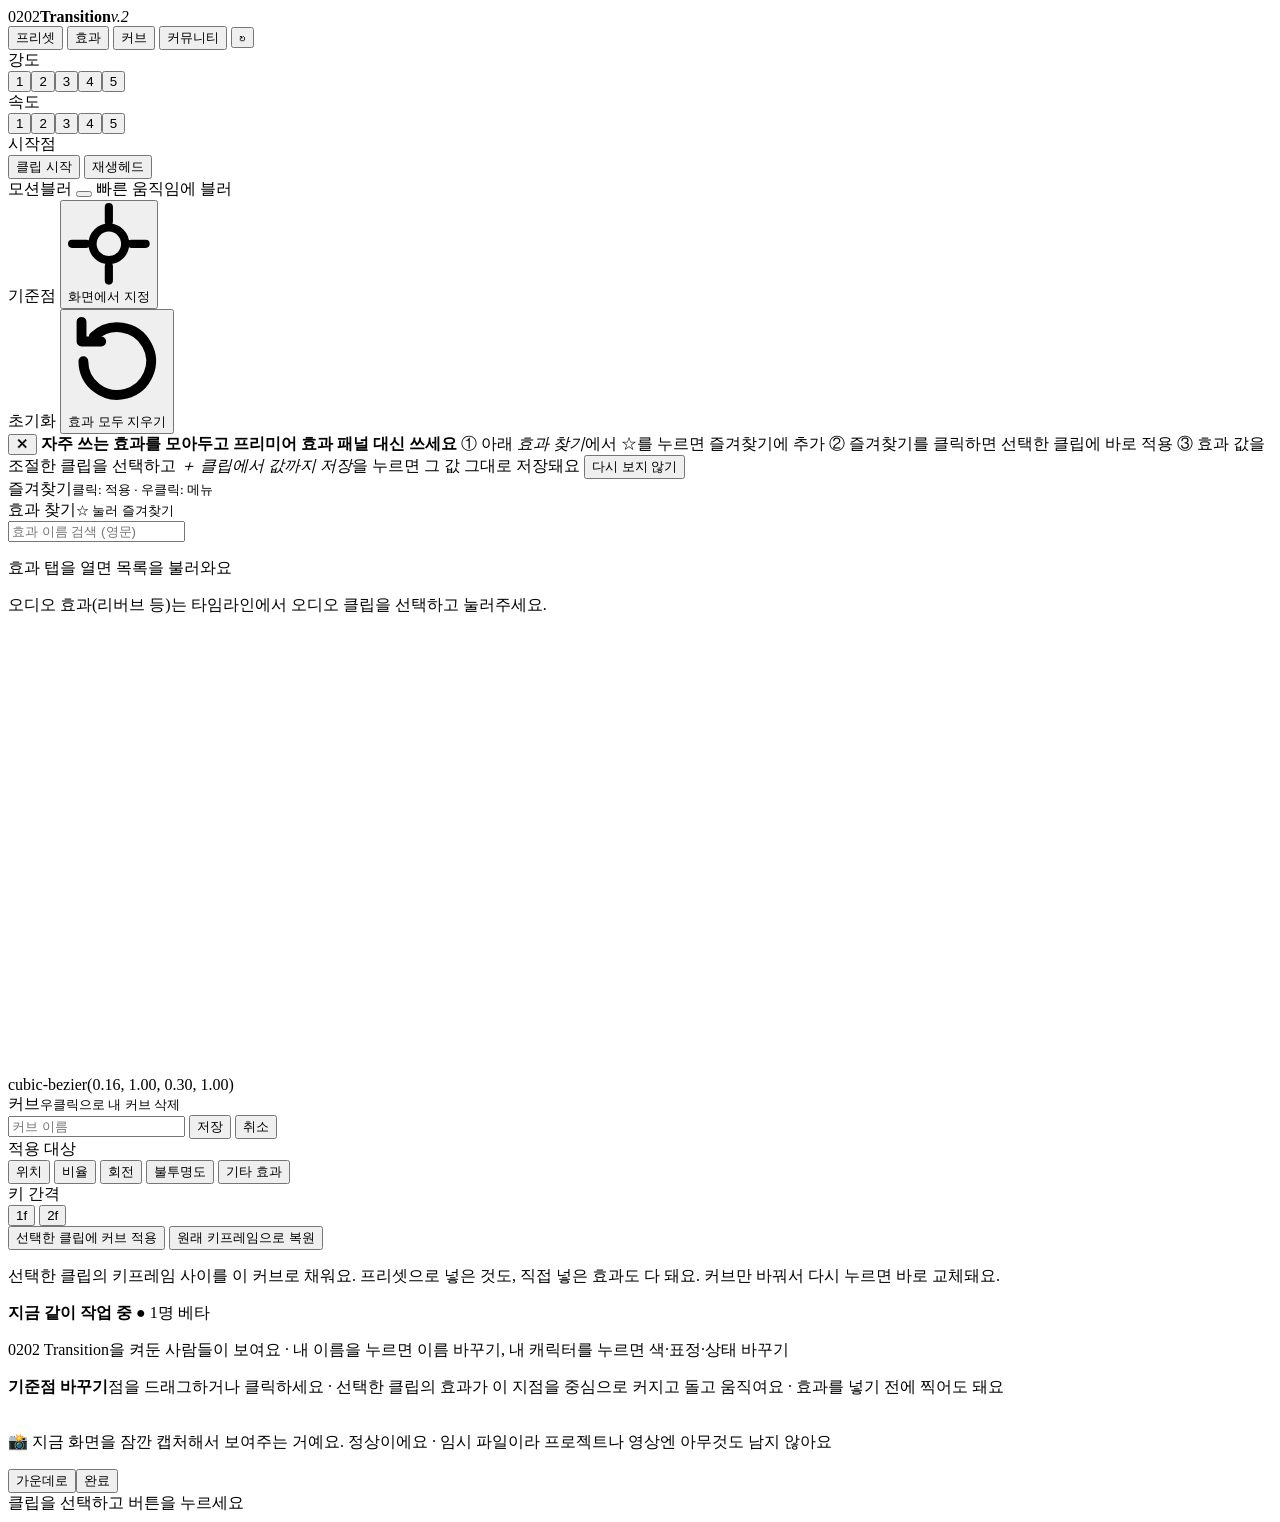
==== index.html @ 9ba822c4 "v2.0.0 (1/6) index + version" ====
<!doctype html>
<html lang="ko">
<head>
<meta charset="utf-8">
<title>0202Transition</title>
<link rel="stylesheet" href="css/style.css">
<link rel="stylesheet" href="css/typer.css">
</head>
<body>
<header>
  <div class="brand"><span class="dot"></span>0202<b>Transition</b><i class="verTag">v.2</i></div>
  <nav class="tabs">
    <button class="tab on" data-tab="preset">프리셋</button>
    <button class="tab" data-tab="fx">효과</button>
    <button class="tab" data-tab="curve">커브</button>
    <button class="tab" data-tab="comm">커뮤니티</button>
    <button class="tab reload" id="reload" title="패널 새로고침 (수정사항 반영)">↻</button>
  </nav>
</header>

<div id="presetTop">
    <div class="card opts stickyOpts">
     <div class="optGrid">
      <div class="optCol">
      <div class="row">
        <label>강도</label>
        <div class="seg" id="sizeStep">
          <button data-v="1">1</button><button data-v="2">2</button><button data-v="3">3</button><button data-v="4">4</button><button data-v="5">5</button>
        </div>
      </div>
      <div class="row">
        <label>속도</label>
        <div class="seg" id="speedStep">
          <button data-v="1">1</button><button data-v="2">2</button><button data-v="3">3</button><button data-v="4">4</button><button data-v="5">5</button>
        </div>
      </div>
      <div class="row">
        <label></label><span class="hint" id="stepHint"></span>
      </div>
      </div>
      <div class="optCol">
      <div class="row">
        <label>시작점</label>
        <div class="seg" id="anchor">
          <button data-v="start">클립 시작</button>
          <button data-v="playhead" class="on">재생헤드</button>
        </div>
      </div>
      <div class="row">
        <label>모션블러</label>
        <button class="toggle on" id="blur"><i></i></button>
        <span class="hint">빠른 움직임에 블러</span>
      </div>
      <div class="row hidden" id="zaRow">
        <label>기준점</label>
        <button class="zaBtn" id="zaPick" title="선택한 클립의 효과 기준점을 화면에서 지정"><svg class="apIcon" viewBox="0 0 16 16"><circle cx="8" cy="8" r="3.2" fill="none" stroke="currentColor" stroke-width="1.6"/><path d="M8 0.8V3.6M8 12.4V15.2M0.8 8H3.6M12.4 8H15.2" stroke="currentColor" stroke-width="1.6" stroke-linecap="round"/></svg><span>화면에서 지정</span></button><span class="hint" id="zaInfo"></span>
      </div>
      <div class="row hidden" id="rsRow">
        <label>초기화</label>
        <button class="zaBtn" id="fxReset" title="선택한 클립에 이 패널이 넣은 효과(변형·흐림·크롭 등)를 한 번에 지워요"><svg class="apIcon" viewBox="0 0 16 16"><path d="M2.5 8a5.5 5.5 0 1 0 1.7-4" fill="none" stroke="currentColor" stroke-width="1.6" stroke-linecap="round"/><path d="M2.2 1.6v3.2h3.2" fill="none" stroke="currentColor" stroke-width="1.6" stroke-linecap="round" stroke-linejoin="round"/></svg><span>효과 모두 지우기</span></button>
      </div>
      </div>
     </div>
    </div>
</div>
<main>
  <!-- PRESET TAB -->
  <section id="tab-preset" class="pane on">
    <div id="presetList"></div>
  </section>

  <!-- FX TAB -->
  <section id="tab-fx" class="pane">
    <div class="fxIntro" id="fxIntro">
      <button class="fxIntroX" id="fxIntroClose" title="닫기">✕</button>
      <b>자주 쓰는 효과를 모아두고 프리미어 효과 패널 대신 쓰세요</b>
      <span>① 아래 <em>효과 찾기</em>에서 ☆를 누르면 즐겨찾기에 추가</span>
      <span>② 즐겨찾기를 클릭하면 선택한 클립에 바로 적용</span>
      <span>③ 효과 값을 조절한 클립을 선택하고 <em>＋ 클립에서 값까지 저장</em>을 누르면 그 값 그대로 저장돼요</span>
      <button class="fxIntroNever" id="fxIntroNever">다시 보지 않기</button>
    </div>
    <div class="card">
      <div class="padHead"><span>즐겨찾기</span><small>클릭: 적용 · 우클릭: 메뉴</small></div>
      <div class="favGrid" id="favGrid"></div>
    </div>
    <div class="card">
      <div class="padHead"><span>효과 찾기</span><small>☆ 눌러 즐겨찾기</small></div>
      <input id="fxSearch" class="search" placeholder="효과 이름 검색 (영문)">
      <div class="fxList" id="fxList"><p class="note">효과 탭을 열면 목록을 불러와요</p></div>
    </div>
    <p class="note">오디오 효과(리버브 등)는 타임라인에서 오디오 클립을 선택하고 눌러주세요.</p>
  </section>

  <!-- CURVE TAB -->
  <section id="tab-curve" class="pane">
    <div class="card editor">
      <div class="cvWrap"><canvas id="cv" width="640" height="440"></canvas><i id="phl"></i></div>
      <div class="readout" id="readout">cubic-bezier(0.16, 1.00, 0.30, 1.00)</div>
      <div class="preview"><div class="track"><span id="ball"></span></div></div>
    </div>

    <div class="card pad">
      <div class="padHead"><span>커브</span><small>우클릭으로 내 커브 삭제</small></div>
      <div class="padRow" id="curveRow"></div>
      <div class="saveRow hidden" id="saveRow">
        <input id="saveName" maxlength="16" placeholder="커브 이름">
        <button id="saveOk">저장</button>
        <button id="saveCancel" class="ghost">취소</button>
      </div>
    </div>

    <div class="card opts">
      <div class="row wrap">
        <label>적용 대상</label>
        <div class="chips" id="props">
          <button data-v="pos" class="on">위치</button>
          <button data-v="scale" class="on">비율</button>
          <button data-v="rot" class="on">회전</button>
          <button data-v="op" class="on">불투명도</button>
          <button data-v="other">기타 효과</button>
        </div>
      </div>
      <div class="row">
        <label>키 간격</label>
        <div class="seg" id="step">
          <button data-v="1" class="on">1f</button>
          <button data-v="2">2f</button>
        </div>
      </div>
    </div>

    <button class="primary" id="applyCurve">선택한 클립에 커브 적용</button>
    <button class="secondary" id="restoreCurve">원래 키프레임으로 복원</button>
    <p class="note">선택한 클립의 키프레임 사이를 이 커브로 채워요. 프리셋으로 넣은 것도, 직접 넣은 효과도 다 돼요. 커브만 바꿔서 다시 누르면 바로 교체돼요.</p>
  </section>

  <section id="tab-comm" class="pane">
    <div class="card pad comm">
      <div class="commHead"><b>지금 같이 작업 중</b> <span id="commCount" class="commCount">● 1명</span> <span class="commBeta">베타</span></div>
      <div id="commRoom" class="commRoom"></div>
      <div class="commSay">
        <div class="commEmo" id="commEmo"></div>
        <div class="commLines" id="commLines"></div>
      </div>
      <p class="note">0202 Transition을 켜둔 사람들이 보여요 · 내 이름을 누르면 이름 바꾸기, 내 캐릭터를 누르면 색·표정·상태 바꾸기</p><p class="note" id="commNote"></p>
    </div>
  </section>
</main>

<div id="zaModal" class="zaModal hidden">
  <div class="zaBox">
    <div class="zaHead"><b>기준점 바꾸기</b><span>점을 드래그하거나 클릭하세요 · 선택한 클립의 효과가 이 지점을 중심으로 커지고 돌고 움직여요 · 효과를 넣기 전에 찍어도 돼요</span></div>
    <div class="zaFrame" id="zaFrame"><img id="zaImg" alt=""><i class="zaGuide v" id="zaGv"></i><i class="zaGuide h" id="zaGh"></i><i id="zaMark"></i></div>
    <p class="zaNote">📸 지금 화면을 잠깐 캡처해서 보여주는 거예요. 정상이에요 · 임시 파일이라 프로젝트나 영상엔 아무것도 남지 않아요</p>
    <div class="zaFoot"><button id="zaCenter" class="ghost">가운데로</button><button id="zaDone" class="primary">완료</button></div>
  </div>
</div>
<footer id="status">클립을 선택하고 버튼을 누르세요</footer>

<script src="js/presets.js"></script>
<script src="js/v2_pre.js"></script>
<script src="js/main.js"></script>
<script src="js/typer/xml.js"></script>
<script src="js/typer/fx.js"></script>
<script src="js/typer/pr_cep.js"></script>
<script src="js/typer/typer_main.js"></script>
<script src="js/typer/typer_mount.js"></script>
<script src="js/v2_guard.js"></script>
</body>
</html>
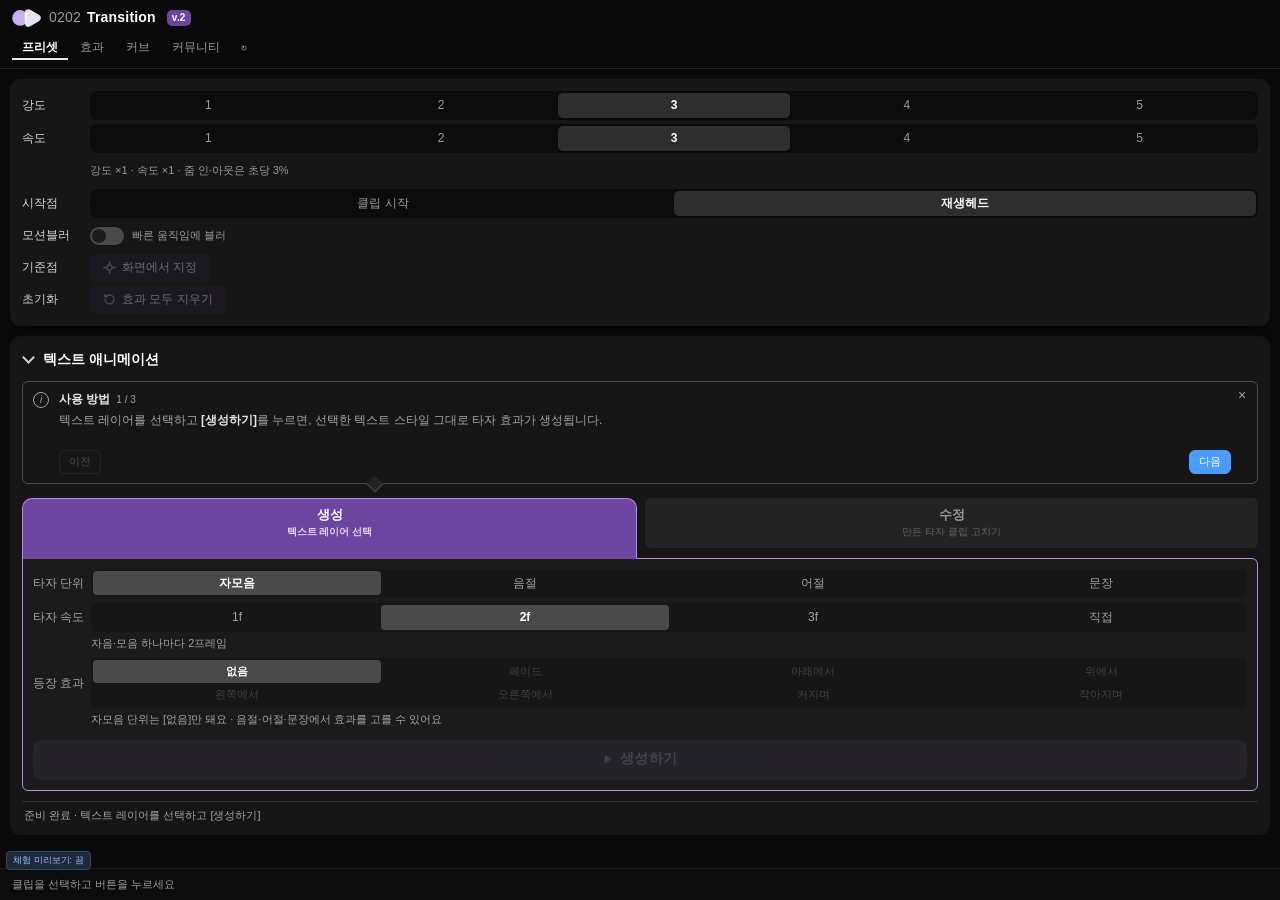
==== commit 0b7bd72d: "v2.0.2: 새 로고 · 최신 패널 디자인 Co-Authored-By: Claude Opus 5.5 <noreply@anthropic.com> Claude-Session: htt" ====
--- a/index.html
+++ b/index.html
@@ -142,7 +142,7 @@
         <div class="commEmo" id="commEmo"></div>
         <div class="commLines" id="commLines"></div>
       </div>
-      <p class="note">0202 Transition을 켜둔 사람들이 보여요 · 내 이름을 누르면 이름 바꾸기, 내 캐릭터를 누르면 색·표정·상태 바꾸기</p><p class="note" id="commNote"></p>
+      <p class="note">0202 Transition을 켜둔 사람들이 보여요<br>내 이름을 누르면 이름 바꾸기, 내 캐릭터를 누르면 색·표정·상태 바꾸기</p><p class="note" id="commNote"></p>
     </div>
   </section>
 </main>
--- a/css/style.css
+++ b/css/style.css
@@ -0,0 +1,767 @@
+:root {
+  --bg: #0d0a12;
+  --card: #1e1829;
+  --card2: #2c2340;
+  --line: #3a2f50;
+  --text: #f3effa;
+  --sub: #aea4c2;
+  --gold: #dcaaf2;
+  --purple: #9b4fd8;
+  --purple-bg: #3a2156;
+  --blue: #5b9bf0;
+  --red: #e2725b;
+}
+* { box-sizing: border-box; margin: 0; padding: 0; }
+html, body { background: var(--bg); color: var(--text); font: 12px/1.4 -apple-system, "Apple SD Gothic Neo", "Pretendard", sans-serif; }
+html, body { height: 100%; }
+body { display: flex; flex-direction: column; height: 100vh; overflow: hidden; user-select: none; -webkit-user-select: none; }
+button { font: inherit; color: inherit; background: none; border: 0; cursor: pointer; }
+
+header { flex: none; position: relative; z-index: 5; background: var(--bg); padding: 10px 12px 8px; display: flex; align-items: center; justify-content: space-between; gap: 6px; border-bottom: 1px solid var(--line); }
+.brand { flex: 0 0 auto; min-width: 0; overflow: hidden; white-space: nowrap; font-size: 15px; letter-spacing: .2px; color: var(--sub); display: flex; align-items: center; gap: 6px; }
+.brand b { color: var(--text); font-weight: 700; }
+.brand .dot { width: 8px; height: 8px; border-radius: 50%; background: radial-gradient(circle at 35% 35%, #fbe9ff, #c46ee0 45%, #6a2fb0); }
+.tabs { flex: 0 0 auto; display: flex; background: var(--card); border-radius: 8px; padding: 2px; }
+.tab { padding: 4px 10px; white-space: nowrap; border-radius: 6px; color: var(--sub); }
+.tab.on { background: #3d2f58; color: #fff; }
+
+main { flex: 1 1 auto; min-height: 0; overflow-y: auto; padding: 10px 12px 12px; }
+#presetTop { flex: none; padding: 10px 12px 0; background: var(--bg); position: relative; z-index: 4; }
+#presetTop .card { margin-bottom: 0; }
+#presetTop.hidden { display: none; }
+.pane { display: none; }
+.pane.on { display: block; }
+
+.card { background: var(--card); border: 1px solid var(--line); border-radius: 10px; padding: 10px; margin-bottom: 10px; }
+.opts .row { display: flex; align-items: center; gap: 8px; min-height: 28px; }
+.opts .row + .row { margin-top: 4px; }
+.opts .row.wrap { align-items: flex-start; }
+.opts .row.wrap label { padding-top: 5px; }
+.opts label { width: 56px; flex-shrink: 0; color: var(--sub); }
+.val { width: 40px; text-align: right; color: var(--text); font-variant-numeric: tabular-nums; }
+.hint { color: var(--sub); font-size: 11px; }
+
+input[type=range] { flex: 1; -webkit-appearance: none; height: 3px; background: var(--line); border-radius: 2px; }
+input[type=range]::-webkit-slider-thumb { -webkit-appearance: none; width: 13px; height: 13px; border-radius: 50%; background: var(--gold); cursor: pointer; }
+
+.seg { display: flex; background: var(--bg); border-radius: 7px; padding: 2px; flex: 1; }
+.seg button { flex: 1; padding: 4px 6px; border-radius: 5px; color: var(--sub); }
+.seg button.on { background: #3d2f58; color: #fff; font-weight: 600; }
+
+.chips { display: flex; flex-wrap: wrap; gap: 4px; flex: 1; }
+.chips button { padding: 4px 9px; border-radius: 12px; border: 1px solid var(--line); color: var(--sub); }
+.chips button.on { border-color: var(--purple); background: var(--purple-bg); color: var(--text); }
+
+.toggle { width: 30px; height: 17px; border-radius: 9px; background: var(--line); position: relative; }
+.toggle i { position: absolute; top: 2px; left: 2px; width: 13px; height: 13px; border-radius: 50%; background: #777; transition: .15s; }
+.toggle.on { background: var(--purple); }
+.toggle.on i { left: 15px; background: #fff; }
+
+/* presets */
+.cat { margin: 12px 0 6px; display: flex; align-items: baseline; gap: 6px; }
+.cat h3 { font-size: 11px; letter-spacing: 1.2px; color: var(--gold); font-weight: 700; }
+.cat span { color: var(--sub); font-size: 11px; }
+.grid { display: grid; grid-template-columns: repeat(auto-fill, minmax(140px, 1fr)); gap: 6px; }
+.pbtn { text-align: left; background: var(--card); border: 1px solid var(--line); border-radius: 9px; padding: 7px 8px; display: flex; gap: 8px; align-items: center; transition: border-color .1s, background .1s; }
+.pbtn:hover { border-color: var(--purple); background: #3a2d52; }
+.pbtn:active { transform: scale(.98); }
+.pbtn svg { flex-shrink: 0; width: 34px; height: 24px; }
+.pbtn b { display: block; font-weight: 600; font-size: 12px; }
+.pbtn small { display: block; color: var(--sub); font-size: 10px; margin-top: 1px; white-space: nowrap; overflow: hidden; text-overflow: ellipsis; }
+.pbtn .tx { min-width: 0; }
+.pbtn.busy { opacity: .5; }
+
+/* curve editor */
+.editor { padding: 8px; }
+.cvWrap { position: relative; border-radius: 8px; overflow: hidden; }
+#cv { width: 100%; aspect-ratio: 640 / 440; display: block; border-radius: 8px; background: #120c1d; cursor: default; }
+#phl { position: absolute; top: 0; bottom: 0; width: 1px; margin-left: -.5px; background: rgba(176,96,230,.7); box-shadow: 0 0 6px rgba(176,96,230,.6); pointer-events: none; }
+.readout { margin-top: 6px; color: var(--sub); font: 11px/1 ui-monospace, Menlo, monospace; text-align: center; }
+.preview { margin-top: 8px; padding: 0 6px; }
+.track { position: relative; height: 18px; }
+.track::before { content: ""; position: absolute; left: 0; right: 0; top: 50%; border-top: 1px dashed #4a3866; }
+#ball { position: absolute; top: 1px; width: 16px; height: 16px; margin-left: -8px; border-radius: 50%; background: radial-gradient(circle at 35% 35%, #fbe9ff, #c46ee0 45%, #6a2fb0); box-shadow: 0 0 10px rgba(190,100,230,.6); }
+
+.pad .padHead { display: flex; justify-content: space-between; align-items: baseline; margin-bottom: 8px; }
+.pad .padHead span { font-weight: 600; }
+.pad .padHead small { color: var(--sub); font-size: 10px; }
+.padRow { display: flex; flex-wrap: wrap; gap: 6px; }
+.cbtn { width: 44px; height: 44px; border-radius: 9px; background: var(--card2); border: 1px solid transparent; display: flex; align-items: center; justify-content: center; position: relative; }
+.cbtn svg { width: 30px; height: 30px; }
+.cbtn.on { border-color: #b45ad8; box-shadow: 0 0 8px rgba(180,90,216,.35); }
+.cbtn.custom::after { content: ""; position: absolute; top: 4px; right: 4px; width: 5px; height: 5px; border-radius: 50%; background: var(--purple); }
+.cbtn.add { color: var(--sub); font-size: 22px; font-weight: 300; }
+.cbtn:hover { background: #3a2d52; }
+.saveRow { display: flex; gap: 6px; margin-top: 8px; }
+.saveRow input { flex: 1; background: var(--bg); border: 1px solid var(--line); border-radius: 6px; padding: 5px 8px; color: var(--text); font: inherit; outline: none; }
+.saveRow input:focus { border-color: var(--purple); }
+.saveRow button { padding: 5px 10px; border-radius: 6px; background: var(--purple); }
+.saveRow button.ghost { background: var(--card2); }
+.hidden { display: none !important; }
+
+.primary, .secondary { width: 100%; padding: 10px; border-radius: 9px; font-weight: 600; }
+.primary { background: linear-gradient(90deg, #8e3fd4, #c062d6); color: #fff; box-shadow: 0 0 12px rgba(160,80,220,.35); }
+.primary:hover { filter: brightness(1.06); }
+.secondary { margin-top: 6px; background: var(--card); border: 1px solid var(--line); color: var(--sub); font-weight: 500; }
+.note { color: var(--sub); font-size: 11px; margin-top: 8px; line-height: 1.5; }
+
+footer { flex: none; padding: 8px 12px; background: #0e0a15; border-top: 1px solid var(--line); color: var(--sub); font-size: 11px; }
+footer.ok { color: #9fd49a; }
+footer.err { color: var(--red); }
+.tab.reload { padding: 4px 9px; }
+.tab.reload:hover { color: var(--gold); }
+
+/* effects tab */
+.padHead { display: flex; justify-content: space-between; align-items: baseline; margin-bottom: 8px; }
+.padHead span { font-weight: 600; }
+.padHead small { color: var(--sub); font-size: 10px; }
+.favGrid { display: grid; grid-template-columns: repeat(auto-fill, minmax(110px, 1fr)); gap: 6px; }
+.fbtn { text-align: left; background: var(--card2); border: 1px solid var(--line); border-radius: 8px; padding: 7px 8px; }
+.fbtn:hover { border-color: var(--purple); background: #3a2d52; }
+.fbtn b { display: block; font-weight: 600; font-size: 12px; white-space: nowrap; overflow: hidden; text-overflow: ellipsis; }
+.fbtn small { color: var(--sub); font-size: 10px; }
+.fbtn.audio small { color: var(--blue); }
+.fbtn.busy { opacity: .5; pointer-events: none; }
+.search { width: 100%; background: var(--bg); border: 1px solid var(--line); border-radius: 6px; padding: 6px 8px; color: var(--text); font: inherit; outline: none; margin-bottom: 6px; }
+.search:focus { border-color: var(--purple); }
+.fxList { max-height: 260px; overflow-y: auto; }
+.fxRow { display: flex; align-items: center; gap: 6px; padding: 4px 2px; border-bottom: 1px solid var(--line); }
+.fxRow span { flex: 1; min-width: 0; white-space: nowrap; overflow: hidden; text-overflow: ellipsis; }
+.fxRow small { color: var(--sub); font-size: 10px; }
+.fxRow small.audio { color: var(--blue); }
+.fxRow button { color: var(--sub); font-size: 14px; width: 22px; }
+.fxRow button.on { color: var(--gold); }
+.when { margin: 8px 0 4px; color: var(--sub); font-size: 10px; letter-spacing: .3px; }
+.when::before { content: ""; display: inline-block; width: 6px; height: 6px; border-radius: 50%; background: var(--purple); margin-right: 5px; vertical-align: 1px; }
+
+/* family cards */
+.famList { display: grid; grid-template-columns: repeat(auto-fill, minmax(150px, 1fr)); gap: 6px; }
+.fam { display: flex; align-items: center; gap: 6px; background: var(--card); border: 1px solid var(--line); border-radius: 9px; padding: 6px 6px 6px 9px; }
+.fam.wide { grid-column: 1 / -1; }
+.fname { flex: 1 1 auto; min-width: 0; }
+.fname b { display: block; font-weight: 700; font-size: 12px; word-break: keep-all; }
+.fname small { display: block; color: var(--sub); font-size: 10px; margin-top: 1px; letter-spacing: .2px; word-break: keep-all; }
+.fname i { display: block; font-style: normal; color: var(--sub); font-size: 10px; margin-top: 2px; white-space: nowrap; overflow: hidden; text-overflow: ellipsis; }
+.vars { flex: 0 0 auto; display: grid; grid-template-columns: repeat(2, 40px); gap: 3px; }
+.vars.many { grid-template-columns: repeat(4, 48px); }
+.vbtn { display: flex; flex-direction: column; align-items: center; gap: 2px; padding: 5px 2px 4px; background: var(--card2); border: 1px solid transparent; border-radius: 7px; }
+.vbtn:hover { border-color: var(--purple); background: #3a2d52; }
+.vbtn:active { transform: scale(.97); }
+.vbtn.busy { opacity: .5; }
+.vbtn svg { width: 26px; height: 18px; }
+.vbtn span { font-size: 10px; color: var(--text); white-space: nowrap; }
+.vars.one { grid-template-columns: 40px; }
+
+/* equal-height cards */
+.fam { height: 68px; }
+.fname { overflow: hidden; max-height: 56px; }
+.fam.dpadCard { height: auto; }
+.vars.dpad { grid-template-columns: repeat(3, 30px); grid-template-rows: repeat(3, 26px); gap: 2px; }
+.vars.dpad .vbtn { padding: 0; justify-content: center; }
+.vars.dpad .vbtn svg { width: 22px; height: 18px; }
+.vars.dpad .vbtn span { display: none; }
+.dmid { grid-area: 2 / 2; display: flex; align-items: center; justify-content: center; color: var(--sub); font-size: 10px; }
+.fam.dpadCard { flex-direction: column; align-items: stretch; gap: 4px; padding: 8px 9px; }
+.fam.dpadCard .fname { max-height: none; }
+.fam.dpadCard .vars.dpad { align-self: center; }
+.famList + .famList { margin-top: 6px; }
+.track .mk { position: absolute; top: 3px; width: 2px; height: 12px; margin-left: -1px; border-radius: 1px; background: #5a4a72; }
+#ball { z-index: 1; }
+
+/* preset options stay pinned under the header while the effect list scrolls */
+.stickyOpts { box-shadow: 0 6px 10px -4px rgba(0,0,0,.55); }
+.vars.three { grid-template-columns: repeat(3, 34px); }
+.vars.three .vbtn svg { width: 24px; }
+#tab-curve .primary { background: linear-gradient(90deg, #8e3fd4, #c062d6); color: #fff; box-shadow: 0 0 12px rgba(160,80,220,.35); }
+.fam { box-shadow: 0 1px 0 rgba(255,255,255,.03) inset; }
+.vbtn { border-color: rgba(255,255,255,.04); }
+.fname small, .fname i { color: var(--sub); }
+.vbtn .ic { display: flex; font-style: normal; }
+.vbtn .ic.hov { display: none; }
+.vbtn:hover .ic.hov { display: flex; }
+.vbtn:hover .ic.rest { display: none; }
+.threeCard .fname b { font-size: 11px; }
+.threeCard .fname small { white-space: nowrap; overflow: hidden; text-overflow: ellipsis; }
+.fxIntro { position: relative; margin: 0 0 10px; padding: 10px 12px; border-radius: 10px; background: linear-gradient(135deg, rgba(142,63,212,.22), rgba(192,98,214,.12)); border: 1px solid rgba(180,90,216,.35); display: flex; flex-direction: column; gap: 3px; }
+.fxIntro b { font-size: 12px; color: #fff; margin-bottom: 2px; padding-right: 20px; }
+.fxIntro span { font-size: 11px; color: var(--sub); }
+.fxIntro em { font-style: normal; color: var(--gold); }
+.fxIntro.hidden { display: none; }
+.fxIntroX { position: absolute; top: 6px; right: 8px; color: var(--sub); font-size: 12px; padding: 2px 4px; }
+.fxIntroX:hover { color: #fff; }
+.fxIntroNever { align-self: flex-end; margin-top: 4px; font-size: 10px; color: var(--sub); text-decoration: underline; }
+.fxIntroNever:hover { color: #fff; }
+.fbtn { position: relative; }
+.favDel { position: absolute; top: 50%; right: 8px; transform: translateY(-50%); padding: 4px 10px; border-radius: 6px; background: #e2565b; color: #fff; font-size: 11px; font-weight: 700; box-shadow: 0 2px 8px rgba(0,0,0,.4); cursor: pointer; }
+.favDel:hover { background: #f06a6f; }
+/* dark scrollbar */
+::-webkit-scrollbar { width: 8px; height: 8px; }
+::-webkit-scrollbar-track { background: var(--bg); }
+::-webkit-scrollbar-thumb { background: #2f2642; border-radius: 4px; border: 2px solid var(--bg); }
+::-webkit-scrollbar-thumb:hover { background: #4a3b66; }
+::-webkit-scrollbar-corner { background: var(--bg); }
+html { scrollbar-color: #2f2642 var(--bg); }
+.fam { position: relative; }
+.famBadge { position: absolute; top: -7px; left: 8px; z-index: 2; font-size: 9px; line-height: 1; padding: 2px 6px; border-radius: 8px; background: #3a2156; border: 1px solid rgba(180,90,216,.55); color: #f0d8ff; cursor: pointer; white-space: nowrap; }
+.famBadge:hover { background: rgba(155,79,216,.55); color: #fff; }
+.famList { row-gap: 11px; } .famList + .famList { margin-top: 11px; }
+.famBadge.on { background: linear-gradient(90deg, #8e3fd4, #c062d6); border-color: #e2b6f4; color: #fff; font-weight: 700; box-shadow: 0 0 8px rgba(190,100,230,.6); }
+.famBadge.ghost { display: none; background: #241b33; border-color: #4a3b66; color: var(--sub); font-weight: 400; }
+.fam:hover .famBadge.ghost { display: block; }
+.famBadge.ghost:hover { color: #fff; border-color: var(--purple); background: #3a2156; }
+.fbtn.k-vt small, .fxRow small.k-vt { color: #e2b6f4; }
+.row.hidden, .zaReset.hidden, .zaModal.hidden { display: none; }
+.zaBtn { padding: 5px 10px; border-radius: 7px; background: #3a2156; border: 1px solid rgba(180,90,216,.55); color: #fff; font-size: 11px; white-space: nowrap; }
+.zaBtn:hover { background: #4a2a6e; }
+.zaReset { color: var(--sub); font-size: 11px; padding: 2px 6px; }
+.zaReset:hover { color: #fff; }
+.zaModal { position: fixed; inset: 0; z-index: 50; background: rgba(6,4,10,.78); display: flex; align-items: center; justify-content: center; padding: 12px; }
+.zaBox { width: 100%; max-width: 560px; background: var(--card); border: 1px solid var(--line); border-radius: 12px; padding: 10px; display: flex; flex-direction: column; gap: 8px; }
+.zaHead b { display: block; font-size: 13px; }
+.zaHead span { font-size: 11px; color: var(--sub); }
+.zaFrame { position: relative; border-radius: 8px; overflow: hidden; background: #000; cursor: crosshair; line-height: 0; }
+.zaFrame { align-self: center; }
+.zaFrame img { display: block; max-width: 100%; max-height: 62vh; width: auto; height: auto; }
+#zaMark { position: absolute; width: 26px; height: 26px; margin: -13px 0 0 -13px; border: 2px solid #fff; border-radius: 50%; box-shadow: 0 0 0 2px rgba(155,79,216,.9), 0 0 10px rgba(0,0,0,.6); pointer-events: none; }
+#zaMark::before, #zaMark::after { content: ""; position: absolute; background: #fff; }
+#zaMark::before { left: 50%; top: -8px; bottom: -8px; width: 2px; margin-left: -1px; }
+#zaMark::after { top: 50%; left: -8px; right: -8px; height: 2px; margin-top: -1px; }
+.zaFoot { display: flex; justify-content: flex-end; gap: 6px; }
+.zaFoot button { padding: 6px 14px; border-radius: 7px; font-size: 12px; }
+.zaFoot .ghost { border: 1px solid var(--line); color: var(--sub); }
+.zaFoot button { width: auto; flex: none; white-space: nowrap; }
+.zaBtn.off, .zaBtn:disabled { opacity: .4; cursor: default; background: #241b33; border-color: var(--line); }
+
+.zaBtn.hidden, #zaInfo.hidden { display: none; }
+.apIcon { width: 13px; height: 13px; color: #e2b6f4; flex: none; }
+.zaBtn:disabled .apIcon, .zaBtn.off .apIcon { color: var(--sub); }
+/* picker mark in the Adobe anchor-point style */
+#zaMark { border-radius: 50%; width: 18px; height: 18px; margin: -9px 0 0 -9px; border: 2px solid #fff; box-shadow: 0 0 0 1px rgba(0,0,0,.6), 0 0 8px rgba(0,0,0,.5); background: transparent; }
+#zaMark::before { left: 50%; top: -9px; bottom: -9px; width: 2px; margin-left: -1px; background: transparent; border-top: 6px solid #fff; border-bottom: 6px solid #fff; box-sizing: border-box; }
+#zaMark::after { top: 50%; left: -9px; right: -9px; height: 2px; margin-top: -1px; background: transparent; border-left: 6px solid #fff; border-right: 6px solid #fff; box-sizing: border-box; }
+/* options card: one column on narrow panels, two columns when there is room */
+.optGrid { display: grid; grid-template-columns: 1fr; row-gap: 4px; }
+.optCol { display: flex; flex-direction: column; gap: 4px; min-width: 0; }
+.optCol .row + .row { margin-top: 0; }
+/* single column at every width (rows stretch edge to edge) */
+.zaBtn { display: inline-flex; align-items: center; gap: 6px; height: 28px; padding: 0 12px; border-radius: 7px; background: var(--bg); border: 1px solid var(--line); color: var(--text); font-size: 12px; flex: none; }
+.zaBtn:hover:not(:disabled) { border-color: var(--purple); background: #2a1d3d; }
+.zaBtn:disabled .apIcon { color: var(--sub); }
+.zaFrame.loading { width: min(640px, 100%); min-height: 180px; aspect-ratio: 16 / 9; display: flex; flex-direction: column; gap: 12px; align-items: center; justify-content: center; cursor: progress; }
+.zaFrame.loading::before { content: ""; width: 28px; height: 28px; border-radius: 50%; border: 3px solid rgba(255,255,255,.12); border-top-color: var(--purple); animation: zaSpin .8s linear infinite; will-change: transform; }
+@keyframes zaSpin { to { transform: rotate(360deg); } }
+.zaFrame.loading::after { content: "화면 불러오는 중…"; color: var(--sub); font-size: 12px; line-height: 1.4; }
+.zaFrame.loading img, .zaFrame.loading #zaMark { display: none; }
+.zaGuide { position: absolute; pointer-events: none; opacity: .35; transition: opacity .12s, background-color .12s; }
+.zaGuide.v { left: 50%; top: 0; bottom: 0; width: 0; border-left: 1px dashed rgba(255,255,255,.8); }
+.zaGuide.h { top: 50%; left: 0; right: 0; height: 0; border-top: 1px dashed rgba(255,255,255,.8); }
+.zaGuide.on { opacity: 1; border-color: var(--purple); border-style: solid; }
+.zaFrame.loading .zaGuide { display: none; }
+body.en .fname small { display: none; }
+.langPick { position: relative; flex: 0 0 auto; margin-right: auto; }
+@media (max-width: 380px) { .langBtn span { display: none; } .langBtn { padding: 0 5px; height: 24px; } header { gap: 4px; padding-left: 8px; padding-right: 8px; } .brand { font-size: 13px; gap: 4px; } .tab { padding-left: 7px; padding-right: 7px; } }
+.langBtn { display: inline-flex; align-items: center; gap: 6px; height: 26px; padding: 0 10px; border-radius: 8px;
+  background: var(--card); border: 1px solid var(--line); color: var(--sub); font-size: 12px; cursor: pointer; }
+.langBtn:hover { color: var(--text); border-color: var(--purple); }
+.langMenu { position: absolute; top: 30px; left: 0; z-index: 50; min-width: 110px; padding: 4px; border-radius: 8px;
+  background: var(--card); border: 1px solid var(--line); box-shadow: 0 6px 18px rgba(0,0,0,.45); }
+.langMenu button { display: block; width: 100%; text-align: left; padding: 6px 10px; border-radius: 6px; border: 0;
+  background: transparent; color: var(--text); font-size: 12px; cursor: pointer; }
+.langMenu button:hover { background: rgba(155,79,216,.18); }
+.langMenu button.on { color: var(--gold); font-weight: 700; }
+.langMenu button.on::after { content: " ✓"; }
+.newTip { position: fixed; z-index: 60; display: flex; align-items: center; gap: 6px; width: max-content; box-sizing: border-box;
+  padding: 6px 26px 6px 8px; border-radius: 8px; background: var(--purple); color: #fff;
+  font-size: 11px; line-height: 1.35; box-shadow: 0 4px 14px rgba(155,79,216,.35); animation: newPop .35s ease-out; }
+.newTip::before { content: ""; position: absolute; left: var(--ax, 14px); top: -5px; border: 5px solid transparent; border-top: 0; border-bottom-color: var(--purple); }
+.newTip b { font-size: 9px; letter-spacing: .06em; padding: 1px 4px; border-radius: 4px; background: rgba(255,255,255,.22); flex: none; }
+.newTip span { min-width: 0; white-space: pre-line; }
+.newX { position: absolute; top: 2px; right: 3px; width: 18px; height: 18px; border: 0; border-radius: 4px; background: transparent;
+  color: rgba(255,255,255,.85); font-size: 14px; line-height: 16px; cursor: pointer; padding: 0; }
+.newX:hover { background: rgba(255,255,255,.18); color: #fff; }
+@keyframes newPop { from { opacity: 0; transform: translateY(-4px); } to { opacity: 1; transform: none; } }
+html[lang="ja"] .fname b { word-break: normal; overflow-wrap: anywhere; }
+/* very narrow panel: tabs drop to their own line, long buttons wrap instead of spilling out */
+header { flex-wrap: wrap; row-gap: 6px; }
+.zaBtn { flex: 0 1 auto; min-width: 0; max-width: 100%; height: auto; min-height: 28px; white-space: normal; text-align: left; line-height: 1.25; padding-top: 4px; padding-bottom: 4px; }
+.zaBtn .apIcon { flex: none; }
+
+/* ===== Premiere 27 Properties-panel look ===== */
+:root {
+  --bg: #121212;
+  --card: #232323;
+  --card2: #2d2d2d;
+  --line: #333333;
+  --text: #e8e8e8;
+  --sub: #9b9b9b;
+  --gold: #ffffff;
+  --purple: #6aa7ff;
+  --purple-bg: #2f3a4d;
+  --blue: #6aa7ff;
+  --accent: #6aa7ff;
+  --hover: #333333;
+}
+html, body { background: var(--bg); font: 12px/1.4 "Adobe Clean", -apple-system, "Apple SD Gothic Neo", "Pretendard", sans-serif; }
+header { background: var(--bg); border-bottom: 1px solid #222; padding: 10px 12px 0; align-items: flex-end; }
+.brand { color: var(--sub); font-size: 14px; padding-bottom: 8px; }
+.brand b { color: #fff; }
+.brand .dot { background: #6aa7ff; box-shadow: none; }
+.tabs { background: none; border-radius: 0; padding: 0; gap: 2px; }
+.tab { border-radius: 0; padding: 6px 10px 8px; color: var(--sub); border-bottom: 2px solid transparent; }
+.tab:hover { color: #fff; }
+.tab.on { background: none; color: #fff; border-bottom-color: #e8e8e8; font-weight: 600; }
+.tab.reload { border-bottom: 0; }
+#presetTop { background: var(--bg); padding: 10px 10px 0; }
+main { padding: 10px; }
+.card { background: var(--card); border: 0; border-radius: 10px; padding: 12px; }
+.stickyOpts { box-shadow: 0 8px 12px -6px rgba(0,0,0,.7); }
+.opts label { color: #d6d6d6; width: 60px; }
+.val { color: var(--accent); }
+.hint { color: var(--sub); }
+.seg { background: #191919; border-radius: 7px; padding: 2px; }
+.seg button { color: var(--sub); border-radius: 5px; }
+.seg button:hover { color: #fff; }
+.seg button.on { background: #3a3a3a; color: #fff; font-weight: 600; box-shadow: 0 1px 2px rgba(0,0,0,.4); }
+.toggle { width: 34px; height: 18px; border-radius: 9px; background: #4a4a4a; }
+.toggle i { width: 14px; height: 14px; background: #1b1b1b; }
+.toggle.on { background: #d9d9d9; }
+.toggle.on i { left: 18px; background: #1b1b1b; }
+input[type=range] { background: #4a4a4a; height: 2px; }
+input[type=range]::-webkit-slider-thumb { width: 16px; height: 16px; background: #1b1b1b; border: 2px solid #e8e8e8; }
+
+/* category cards */
+.sec { background: var(--card); border-radius: 10px; padding: 4px 12px 12px; margin-bottom: 10px; }
+.sec .cat { margin: 0; padding: 10px 0 8px; display: flex; align-items: center; gap: 8px; cursor: pointer; }
+.sec .cat h3 { font-size: 14px; letter-spacing: 0; color: #fff; font-weight: 700; }
+.sec .cat span { color: var(--sub); font-size: 11px; }
+.chev { width: 9px; height: 9px; border-right: 2px solid #cfcfcf; border-bottom: 2px solid #cfcfcf; transform: rotate(45deg); margin: -4px 2px 0 2px; transition: transform .15s; flex: none; }
+.sec.closed .chev { transform: rotate(-45deg); margin-top: 0; }
+.sec.closed .secBody { display: none; }
+.sec.closed { padding-bottom: 4px; }
+.when { color: #d6d6d6; font-size: 12px; font-weight: 600; letter-spacing: 0; margin: 10px 0 6px; }
+.when::before { display: none; }
+
+/* effect rows */
+.fam { background: var(--card2); border: 0; border-radius: 8px; box-shadow: none; }
+.fam:hover { background: #333; }
+.fname b { color: #ececec; }
+.fname small, .fname i { color: var(--sub); }
+.vbtn { background: #383838; border: 1px solid transparent; border-radius: 6px; }
+.vbtn:hover { background: #474747; border-color: #5a5a5a; }
+.vbtn span { color: #dcdcdc; }
+.vbtn svg [stroke="#e2b6f4"], .pbtn svg [stroke="#e2b6f4"] { stroke: #e0e0e0; }
+.vbtn svg [fill="#e2b6f4"], .pbtn svg [fill="#e2b6f4"] { fill: #e0e0e0; }
+.vbtn svg [fill="#f6e6ff"] { fill: #ffffff; }
+.dmid { color: var(--sub); }
+.famBadge { background: #2f3a4d; border-color: #4a6a99; color: #cfe1ff; }
+.famBadge.on { background: var(--accent); border-color: #9cc4ff; color: #0b1a2e; box-shadow: none; }
+.famBadge.ghost { background: #2a2a2a; border-color: #444; }
+
+/* buttons, inputs, footer */
+.primary, #tab-curve .primary { background: #e8e8e8; color: #111; box-shadow: none; border-radius: 8px; }
+.primary:hover { filter: none; background: #fff; }
+.secondary { background: var(--card2); border: 0; color: #d6d6d6; }
+.zaBtn { background: #2d2d2d; border: 1px solid #3a3a3a; color: #e8e8e8; }
+.zaBtn:hover:not(:disabled) { background: #383838; border-color: #555; }
+.apIcon { color: #e8e8e8; }
+.search, .saveRow input { background: #191919; border-color: #333; }
+.search:focus, .saveRow input:focus { border-color: var(--accent); }
+.fbtn { background: var(--card2); border: 0; }
+.fbtn:hover { background: #383838; }
+.fxRow { border-bottom-color: #2c2c2c; }
+.fxRow button.on { color: #ffd34d; }
+.fxIntro { background: #1d2738; border: 1px solid #2f4466; }
+.fxIntro em { color: var(--accent); }
+.cbtn { background: var(--card2); }
+.cbtn.on { border-color: var(--accent); box-shadow: none; }
+#cv { background: #181818; }
+footer { background: #161616; border-top: 1px solid #222; }
+footer.ok { color: #8fd18a; }
+.langBtn, .langMenu { background: #232323; border-color: #333; }
+.langMenu button.on { color: var(--accent); }
+.newTip { background: #2f6fd8; box-shadow: 0 4px 14px rgba(0,0,0,.45); }
+.newTip::before { border-bottom-color: #2f6fd8; }
+.zaBox { background: #232323; border: 0; }
+.zaGuide.on { border-color: var(--accent); }
+::-webkit-scrollbar-track, ::-webkit-scrollbar-corner { background: var(--bg); }
+::-webkit-scrollbar-thumb { background: #3a3a3a; border-color: var(--bg); }
+::-webkit-scrollbar-thumb:hover { background: #555; }
+html { scrollbar-color: #3a3a3a var(--bg); }
+.vbtn svg [stroke^="url"], .vbtn svg [stroke="#c9a3ea"] { stroke: #e6e6e6; }
+.vbtn svg [fill^="url"] { fill: rgba(230,230,230,.18); }
+/* --- round 2: darker, original dot, aligned header, lavender curve chips --- */
+:root { --bg: #0c0c0c; --card: #1a1a1a; --card2: #242424; --line: #2a2a2a; }
+html, body { background: var(--bg); }
+header { align-items: center; padding: 8px 12px; }
+.brand { padding-bottom: 0; }
+.brand .dot { background: radial-gradient(circle at 35% 35%, #fbe9ff, #c46ee0 45%, #6a2fb0); }
+.langPick { display: flex; align-items: center; }
+.langBtn { height: 26px; background: #1a1a1a; border-color: #2e2e2e; }
+.tabs { align-items: center; }
+.tab { padding: 5px 10px; border-bottom: 0; box-shadow: inset 0 -2px 0 transparent; }
+.tab.on { box-shadow: inset 0 -2px 0 #e8e8e8; }
+.seg { background: #101010; }
+.seg button.on { background: #333; }
+.fam { background: #232323; }
+.fam:hover { background: #2b2b2b; }
+.vbtn { background: #2e2e2e; }
+.vbtn:hover { background: #3c3c3c; }
+.zaBtn { background: #232323; border-color: #303030; }
+.fbtn, .cbtn, .secondary { background: #232323; }
+.search, .saveRow input { background: #101010; }
+footer { background: #101010; }
+#props button { border-color: #3a3a3a; }
+#props button.on { border-color: #b98be0; background: #3a2a4d; color: #f2e2ff; }
+
+/* favourite context menu with saved values */
+.favMenu { position:absolute; inset:0; display:flex; align-items:center; justify-content:center; gap:4px; z-index:3; background:rgba(18,18,18,.93); border-radius:inherit; }
+.favMenu > span { white-space:nowrap; padding:4px 8px; border-radius:6px; font-size:11px; font-weight:700; cursor:pointer; box-shadow:0 2px 8px rgba(0,0,0,.4); }
+.favMenu .favSave { background:#7a4fb0; color:#fff; } .favMenu .favSave:hover { background:#9161cc; }
+.favMenu .favReset { background:#3a3a3a; color:#ddd; } .favMenu .favReset:hover { background:#4a4a4a; }
+.favMenu .favDel { position:static; transform:none; background:#e2565b; color:#fff; }
+.fbtn.hasVals { border-color:#7a4fb0; }
+.fbtn.hasVals small { color:#c9a3ea; }
+
+/* community tab */
+.comm { padding:12px; }
+.commHead { display:flex; align-items:center; gap:8px; font-size:13px; margin-bottom:10px; }
+.commCount { color:#7fe0a0; font-size:11px; }
+.commBeta { margin-left:auto; font-size:10px; padding:2px 6px; border-radius:4px; background:#3a2a4d; color:#d9b8f5; }
+.commRoom { display:grid; grid-template-columns:repeat(auto-fill,minmax(84px,1fr)); gap:10px 6px; padding:16px 6px 10px; background:radial-gradient(ellipse at 50% 0%, #241a2e, #141414 70%); border-radius:10px; border:1px solid #2a2a2a; }
+.beanCell { position:relative; display:flex; flex-direction:column; align-items:center; text-align:center; padding-top:20px; }
+.beanCell b { font-size:11px; color:#eee; margin-top:2px; } .beanCell small { font-size:10px; color:#8a8a8a; }
+.beanCell.me b { color:#d9b8f5; }
+.beanSvg { width:56px; height:56px; overflow:visible; }
+.beanSvg .beanBody { animation:beanBob 1.6s ease-in-out infinite; animation-delay:inherit; transform-origin:30px 50px; }
+.beanSvg .eyes { animation:beanBlink 4s infinite; transform-origin:30px 30px; }
+.beanSvg .scr { animation:beanScr 1.2s steps(2) infinite; }
+@keyframes beanBob { 0%,100% { transform:translateY(0) scaleY(1); } 50% { transform:translateY(-2px) scaleY(1.03); } }
+@keyframes beanBlink { 0%,92%,100% { transform:scaleY(1); } 95% { transform:scaleY(.1); } }
+@keyframes beanScr { 50% { opacity:.6; } }
+.bubble { position:absolute; top:-4px; left:50%; transform:translate(-50%,4px) scale(.8); max-width:120px; padding:3px 8px; border-radius:10px; background:#f2f2f2; color:#222; font-size:11px; white-space:nowrap; overflow:hidden; text-overflow:ellipsis; opacity:0; pointer-events:none; transition:opacity .2s, transform .2s; z-index:2; }
+.bubble.on { opacity:1; transform:translate(-50%,0) scale(1); }
+.commSay { margin-top:10px; display:flex; flex-direction:column; gap:6px; }
+.commEmo, .commLines { display:flex; flex-wrap:wrap; gap:5px; }
+.commEmo button, .commLines button { background:#242424; border:1px solid #2e2e2e; color:#ddd; border-radius:14px; padding:4px 10px; font-size:12px; cursor:pointer; }
+.commEmo button { font-size:15px; padding:2px 8px; }
+.commEmo button:hover, .commLines button:hover { border-color:#b98be0; background:#2e2340; }
+
+.beanCell b { cursor:default; } .beanCell.me b, .beanCell.me .beanSvg { cursor:pointer; }
+.beanCell.away { opacity:.45; } .beanCell.away .beanBody { animation:none; }
+.commNick { width:80px; font-size:11px; background:#111; border:1px solid #b98be0; color:#fff; border-radius:4px; padding:1px 4px; text-align:center; }
+#commNote { color:#e0a050; min-height:0; }
+
+/* account button */
+.acctPick { position:relative; display:flex; align-items:center; margin-left:6px; }
+.acctBtn { height:26px; display:flex; align-items:center; gap:5px; padding:0 9px; border-radius:6px; background:#1a1a1a; border:1px solid #2e2e2e; color:#cfcfcf; font-size:11px; cursor:pointer; }
+.acctBtn:hover { border-color:#b98be0; color:#fff; }
+.acctBtn.wait { border-color:#b98be0; color:#d9b8f5; }
+.acctBtn.in { padding:0 3px; }
+.acctAv { width:20px; height:20px; border-radius:50%; display:flex; align-items:center; justify-content:center; font-weight:700; font-size:11px; color:#fff; background:radial-gradient(circle at 35% 35%, #e9c9ff, #a466d6 55%, #6a2fb0); }
+.acctMenu { position:absolute; top:32px; right:0; z-index:50; min-width:200px; padding:10px; border-radius:10px; background:#1f1f1f; border:1px solid #333; box-shadow:0 8px 24px rgba(0,0,0,.5); display:flex; flex-direction:column; gap:6px; }
+.acctMenu.hidden { display:none; }
+.acctMail { font-size:12px; color:#eee; word-break:break-all; } .acctPlan { font-size:10px; color:#c9a3ea; }
+.acctMenu button { height:28px; border-radius:6px; background:#2a2a2a; border:1px solid #333; color:#ddd; font-size:12px; cursor:pointer; }
+.acctMenu button:hover { border-color:#b98be0; }
+
+/* --- round 3: between round 2 and near-black --- */
+:root { --bg: #0a0a0a; --card: #161616; --card2: #1e1e1e; --line: #252525; }
+.card, .sec { background: #161616; border-color: #222222; }
+.seg { background: #0c0c0c; }
+.seg button.on { background: #2e2e2e; }
+.fam { background: #1e1e1e; }
+.fam:hover { background: #262626; }
+.vbtn { background: #2a2a2a; }
+.vbtn:hover { background: #363636; }
+.zaBtn { background: #1e1e1e; border-color: #2a2a2a; }
+.fbtn, .cbtn, .secondary { background: #1e1e1e; }
+.search, .saveRow input { background: #0c0c0c; }
+footer { background: #0c0c0c; border-top-color: #1c1c1c; }
+.langBtn, .acctBtn { background: #161616; border-color: #2a2a2a; }
+.commRoom { background: radial-gradient(ellipse at 50% 0%, #1b1424, #101010 70%); border-color: #1c1c1c; }
+.commEmo button, .commLines button { background: #1e1e1e; border-color: #2a2a2a; }
+.acctMenu { background: #1a1a1a; border-color: #2c2c2c; }
+.acctMenu button { background: #242424; border-color: #2e2e2e; }
+
+/* text-first variant buttons (label at rest, motion preview on hover) */
+.vbtn.txt { justify-content: center; min-height: 36px; }
+.vbtn.txt .ic { height: 26px; align-items: center; justify-content: center; }
+.vbtn.txt .tl { font-size: 12px; font-weight: 700; color: #e6e6e6; letter-spacing: -.2px; white-space: nowrap; }
+.vbtn.txt:hover .tl { display: none; }
+.vbtn.txt .ic.hov svg { width: 30px; height: 22px; }
+
+/* save-with-values picker */
+.padHead { display:flex; align-items:center; gap:8px; flex-wrap:wrap; }
+.favGrab { margin-left:auto; height:24px; padding:0 9px; border-radius:6px; background:#3a2a4d; border:1px solid #6f4c99; color:#f0dcff; font-size:11px; font-weight:700; cursor:pointer; }
+.favGrab:hover { background:#4a3463; }
+.favPick { margin:0 0 10px; padding:8px; border-radius:8px; background:#101010; border:1px solid #2a2a2a; display:flex; flex-direction:column; gap:6px; }
+.favPick.hidden { display:none; }
+.fpHead { font-size:11px; color:#a8a8a8; display:flex; align-items:center; }
+.fpX { margin-left:auto; cursor:pointer; font-style:normal; color:#888; padding:0 4px; }
+.fpRow { display:flex; align-items:center; gap:6px; padding:6px; border-radius:6px; background:#1a1a1a; }
+.fpRow > div { flex:1; min-width:0; display:flex; flex-direction:column; }
+.fpRow b { font-size:12px; color:#eee; white-space:nowrap; overflow:hidden; text-overflow:ellipsis; }
+.fpRow small { font-size:10px; color:#8a8a8a; white-space:nowrap; overflow:hidden; text-overflow:ellipsis; }
+.fpName { width:92px; height:24px; background:#0c0c0c; border:1px solid #2a2a2a; border-radius:5px; color:#fff; font-size:11px; padding:0 6px; }
+.fpAdd { height:24px; padding:0 10px; border-radius:5px; background:#7a4fb0; border:0; color:#fff; font-size:11px; font-weight:700; cursor:pointer; }
+.fbtn em.myv { font-style:normal; color:#c9a3ea; font-weight:700; }
+
+/* account menu: language + contact live here; header globe hidden */
+header .langPick { display:none !important; }
+.acctMenu { min-width:220px; }
+.acctSep { height:1px; background:#262626; margin:2px 0; }
+.acctLbl { font-size:10px; color:#8a8a8a; }
+.acctLangs { display:flex; gap:4px; }
+.acctLangs button { flex:1; height:26px; font-size:11px; }
+.acctLangs button.on { border-color:#b98be0; background:#3a2a4d; color:#f2e2ff; }
+.acctMenu .acctMain { background:#7a4fb0; border-color:#7a4fb0; color:#fff; font-weight:700; }
+.acctMenu .acctOut { color:#e08a8a; }
+
+/* community stage: me in the centre, others around */
+.commRoom { position:relative; display:block; height:360px; padding:0; overflow:hidden; }
+.commRoom .beanCell { position:absolute; transform:translate(-50%,-50%); padding-top:0; width:86px; }
+.commRoom .beanCell .bubble { top:-22px; }
+.commRoom .beanCell.me { width:120px; z-index:2; }
+.commRoom .beanCell.me .beanSvg { width:84px; height:84px; filter:drop-shadow(0 0 14px rgba(185,139,224,.45)); }
+.commRoom .beanCell.me b { font-size:13px; }
+.commRoom .beanCell.me .bubble { top:-26px; font-size:12px; }
+.commRoom .pen { font-style:normal; font-size:10px; color:#b98be0; margin-left:2px; }
+.commRoom .beanCell b { white-space:nowrap; overflow:hidden; text-overflow:ellipsis; max-width:100%; }
+.commRoom .beanCell small { white-space:nowrap; }
+.commRoom::before { content:""; position:absolute; left:50%; top:50%; width:210px; height:210px; transform:translate(-50%,-50%); border-radius:50%; border:1px dashed rgba(185,139,224,.18); pointer-events:none; }
+.commMore { position:absolute; right:8px; bottom:6px; font-size:10px; color:#8a8a8a; }
+.commAlone { position:absolute; left:0; right:0; bottom:10px; text-align:center; font-size:11px; color:#7a7a7a; }
+
+.zaNote { margin: 0; font-size: 11px; line-height: 1.5; color: var(--sub); background: rgba(255,255,255,.04); border-radius: 6px; padding: 6px 9px; }
+
+/* header: always two rows — brand + account on top, tabs on their own row (same at any panel width) */
+header { flex-wrap: wrap; row-gap: 6px; }
+header .brand { order: 1; flex: 1 1 auto; }
+header .acctPick { order: 2; margin-left: auto; }
+header .tabs { order: 3; flex: 0 0 100%; }
+
+.acctBtn.in .acctAv { width:auto; min-width:20px; padding:0 6px; border-radius:10px; font-size:10px; letter-spacing:.3px; }
+
+/* account menu v2: plan + D-day, buy / my page, language dropdown */
+.acctPlan { display:flex; align-items:center; gap:7px; }
+.acctPro { font-size:10px; font-weight:800; letter-spacing:.5px; color:#fff; padding:2px 7px; border-radius:5px; background:linear-gradient(135deg,#c46ee0,#6a2fb0); }
+.acctPro.off { background:#3a3a3a; color:#aaa; }
+.acctDays { font-size:11px; color:#cfcfcf; }
+.acctDays.off { color:#e08080; }
+.acctFree { font-size:11px; color:#b98be0; }
+.acctBtns { display:flex; gap:6px; margin-top:8px; }
+.acctBtns button { flex:1 1 0; }
+.acctLangRow { display:flex; align-items:center; justify-content:space-between; gap:8px; }
+.acctLangRow .acctLbl { margin:0; }
+.acctLangCur { width:auto !important; flex:none; padding:4px 10px !important; }
+.acctLangCur i { font-style:normal; font-size:9px; opacity:.7; margin-left:3px; }
+.acctLangDd { display:flex; flex-direction:column; gap:3px; margin-top:6px; }
+.acctLangDd button.on { border-color:#b98be0; color:#fff; }
+
+/* community v3: scattered seats, laptop beans, look editor */
+.commRoom::before { display:none; }
+.commRoom .beanCell { width:82px; }
+.commRoom .beanSvg { width:54px; height:58px; }
+.commRoom .beanCell.me .beanSvg { width:82px; height:88px; }
+.commRoom .beanCell.me small { cursor:pointer; }
+.commRoom .beanCell.me small:hover { color:#d9b8f5; }
+.beanSvg .beanBody { transform-origin:30px 46px; }
+.beanSvg .hand { animation:beanType .5s ease-in-out infinite alternate; transform-box:fill-box; transform-origin:center; }
+.beanSvg .hand.r { animation-delay:.25s; }
+.beanCell.away .hand { animation:none; }
+@keyframes beanType { from { transform:translateY(0); } to { transform:translateY(-1.6px); } }
+.commEdit { margin-top:8px; padding:10px; border:1px solid #2a2a2a; border-radius:10px; background:#151515; display:flex; flex-direction:column; gap:9px; }
+.commEdit.hidden { display:none; }
+.ceRow { display:flex; align-items:flex-start; gap:8px; }
+.ceRow > span { flex:none; width:34px; font-size:11px; color:#8a8a8a; padding-top:4px; }
+.ceCols, .ceFaces, .ceStats { display:flex; flex-wrap:wrap; gap:5px; flex:1; }
+.ceCols button { width:20px; height:20px; border-radius:50%; border:2px solid transparent; padding:0; cursor:pointer; }
+.ceCols button.on { border-color:#fff; }
+.ceFaces button { padding:2px; border-radius:7px; border:1px solid #2a2a2a; background:#1d1d1d; cursor:pointer; line-height:0; }
+.ceFaces button.on, .ceStats button.on { border-color:#b98be0; background:#2e2340; }
+.ceStats button { padding:3px 9px; border-radius:12px; border:1px solid #2a2a2a; background:#1d1d1d; color:#ddd; font-size:11px; cursor:pointer; width:auto; }
+.ceStatIn { width:84px; font-size:11px; background:#111; border:1px solid #2e2e2e; color:#fff; border-radius:12px; padding:3px 9px; }
+.ceStatIn:focus { border-color:#b98be0; outline:none; }
+.ceFoot { display:flex; justify-content:flex-end; }
+.ceFoot button { width:auto; padding:4px 14px; border-radius:7px; font-size:11px; }
+.commRoom { height:400px; }
+.ceFaces { gap:4px; }
+.commRoom .commMore { top:8px; bottom:auto; }
+.commRoom button.commMore { width:auto; background:rgba(255,255,255,.06); border:1px solid #2a2a2a; border-radius:12px; padding:3px 9px; color:#bbb; cursor:pointer; font-size:10px; z-index:3; }
+.commRoom button.commMore:hover { border-color:#b98be0; color:#fff; }
+.ceCols { gap:4px; } .ceCols button { width:18px; height:18px; }
+.commMoreBar { display:flex; justify-content:center; margin-top:6px; }
+.commMoreBar:empty { display:none; }
+.commMoreBar button.commMore { position:static; width:auto; background:#1d1d1d; border:1px solid #2a2a2a; border-radius:14px; padding:4px 14px; color:#cfcfcf; cursor:pointer; font-size:11px; }
+.commMoreBar button.commMore:hover { border-color:#b98be0; color:#fff; }
+
+/* fav right-click menu stays inside its box */
+.favMenu { flex-wrap:wrap; align-content:center; gap:3px; padding:3px; overflow:hidden; }
+.favMenu > span { padding:3px 6px; font-size:10px; max-width:100%; overflow:hidden; text-overflow:ellipsis; }
+/* drag & drop reorder */
+.fbtn.dragging { opacity:.35; }
+.fbtn.dropL { box-shadow: inset 3px 0 0 #b98be0; }
+.fbtn.dropR { box-shadow: inset -3px 0 0 #b98be0; }
+.fbtn.k-p small, .fxRow small.k-p { color:#f0c27a; }
+
+/* v.2 login gate */
+.loginGate { position:fixed; left:0; right:0; bottom:0; z-index:4; background:rgba(10,10,10,.94); display:flex; align-items:center; justify-content:center; padding:20px; }
+.loginGate.hidden { display:none; }
+body.locked main, body.locked #presetTop, body.locked footer { pointer-events:none; user-select:none; filter:blur(2px); }
+.lgBox { max-width:300px; width:100%; text-align:center; display:flex; flex-direction:column; align-items:center; gap:8px; }
+.lgIcon { font-size:30px; }
+.lgBox b { font-size:15px; color:#fff; }
+.lgBox p { margin:0; font-size:12px; color:#9a9a9a; line-height:1.5; }
+.lgBox p.lgWait { color:#d9b8f5; }
+.lgBox button { width:auto; padding:8px 18px; border-radius:8px; font-size:12px; cursor:pointer; }
+.lgBox .lgMain { margin-top:6px; background:#7a4fb0; color:#fff; border:0; font-weight:700; font-size:13px; padding:10px 26px; }
+.lgBox .lgMain:hover { background:#9161cc; }
+.lgRow { display:flex; gap:6px; margin-top:4px; }
+.lgRow button { background:#1d1d1d; border:1px solid #2e2e2e; color:#ddd; }
+.lgLinks { margin-top:10px; font-size:11px; color:#777; }
+.lgLinks span { cursor:pointer; text-decoration:underline; text-underline-offset:2px; }
+.lgLinks span:hover { color:#ccc; }
+.lgLinks.lgOther { margin-top:6px; }
+
+.brand .verTag { font-style:normal; font-size:10px; font-weight:700; color:#fff; background:#6c45a0; border-radius:5px; padding:1px 5px; margin-left:5px; }
+
+/* brand icon (logo B) */
+.brand .dot { width:18px !important; height:18px !important; border-radius:4px !important; background:url(../img/logo_64.png) center/contain no-repeat !important; box-shadow:none !important; }
+.beanSvg .rbar { animation:rbar 1.6s ease-in-out infinite alternate; transform-box:fill-box; transform-origin:left center; }
+@keyframes rbar { from { transform:scaleX(.25); } to { transform:scaleX(1.55); } }
+
+/* community: operator's floating star above the bean */
+.beanCell .beanSvg { overflow: visible; }
+.beanCell .opStar { animation: opStarFloat 2.4s ease-in-out infinite; transform-origin: 30px -3px; filter: drop-shadow(0 0 3px rgba(255,211,107,.7)); }
+@keyframes opStarFloat { 0%,100% { transform: translateY(0) rotate(-8deg); } 50% { transform: translateY(-2.5px) rotate(8deg); } }
+.beanCell .opStar { cursor: default; }
+.beanCell .opStarP { transform-box: fill-box; transform-origin: center; transition: transform .22s cubic-bezier(.3,1.6,.5,1), opacity .15s; }
+.beanCell.opHover .opStarP { transform: scale(0); opacity: 0; }
+.commRoom .beanCell .bubble.opTip { max-width: none; background: #ffd36b; color: #3a2a00; font-weight: 700; }
+.beanCell.opHover .bubble.opTip { opacity: 1; transform: translate(-50%,0) scale(1); transition: opacity .2s, transform .28s cubic-bezier(.3,1.7,.5,1); }
+.commRoom .beanCell .bubble.opTip { white-space: nowrap; text-align: center; line-height: 1.35; padding: 4px 10px; top: -40px; }
+.commRoom .beanCell .bubble.opTip { top: -24px; }
+.comm .note { word-break: keep-all; }
+.acctPick .tab.reload { margin-right: 6px; padding: 4px 8px; box-shadow: none; border-bottom: 0; font-size: 15px; }
+
+/* community sky: night · dawn · day · sunset · dusk (+ snow), follows Seoul sunrise/sunset */
+.commRoom { background: #0b0d2a !important; }
+.commRoom::before { z-index: 1; }
+.commRoom .beanCell { z-index: 2; }
+.commRoom .beanCell.me { z-index: 3; }
+.commRoom .beanCell b { text-shadow: 0 1px 3px rgba(0,0,0,.65); }
+.commRoom .beanCell small { color: rgba(255,255,255,.72); text-shadow: 0 1px 3px rgba(0,0,0,.65); }
+.commSky { position:absolute; inset:0; z-index:0; pointer-events:none; overflow:hidden; transition: background 2s; }
+.commSky > div { position:absolute; transition: opacity 2s; }
+.commSky.sky-night  { background: linear-gradient(180deg,#080a24 0%,#121842 62%,#1c1739 100%); }
+.commSky.sky-dawn   { background: linear-gradient(180deg,#1b2150 0%,#4f4a8c 42%,#e2879a 78%,#f8c48a 100%); }
+.commSky.sky-day    { background: linear-gradient(180deg,#2a63b0 0%,#4889d0 55%,#86bde9 100%); }
+.commSky.sky-sunset { background: linear-gradient(180deg,#26285e 0%,#7c4590 40%,#e46a5e 76%,#ffb066 100%); }
+.commSky.sky-dusk   { background: linear-gradient(180deg,#0f1336 0%,#352a63 58%,#6e4377 100%); }
+.commSky.snowing.sky-day { background: linear-gradient(180deg,#566e8c 0%,#7e93ab 55%,#aab8c8 100%); }
+.commSky.snowing.sky-night, .commSky.snowing.sky-dusk { background: linear-gradient(180deg,#151a33 0%,#242b48 62%,#2c2a44 100%); }
+/* stars */
+.skyStars { inset:0; opacity:0; }
+.skyStars i { position:absolute; border-radius:50%; background:#fff; animation: skyTw 4s ease-in-out infinite; }
+@keyframes skyTw { 0%,100% { opacity:.25; } 50% { opacity:1; } }
+.sky-night .skyStars { opacity:1; } .sky-dusk .skyStars { opacity:.55; } .sky-dawn .skyStars { opacity:.25; }
+.snowing .skyStars { opacity:0 !important; }
+/* crescent moon (night only) */
+.skyMoon { right:9%; top:7%; width:38px; height:38px; border-radius:50%; box-shadow: -9px 7px 0 0 #ffe08a; transform: rotate(-12deg); filter: drop-shadow(0 0 10px rgba(255,224,138,.55)); opacity:0; }
+.sky-night .skyMoon { opacity:1; } .sky-dusk .skyMoon { opacity:.6; }
+.snowing .skyMoon { opacity:.25 !important; }
+/* sun: position set from the time, colour by period */
+.skySun { width:46px; height:46px; margin:-23px 0 0 -23px; border-radius:50%; opacity:0;
+  background: radial-gradient(circle,#fff6c9 0%,#ffd75e 55%,#ffb93b 100%); box-shadow: 0 0 28px 10px rgba(255,214,94,.45); transition: opacity 2s, left 60s linear, top 60s linear; }
+.sky-day .skySun { opacity:1; }
+.sky-dawn .skySun, .sky-sunset .skySun { opacity:1; background: radial-gradient(circle,#ffe2a8 0%,#ff9a52 60%,#ff6f3c 100%); box-shadow: 0 0 40px 18px rgba(255,140,80,.45); }
+.snowing .skySun { opacity:.18 !important; }
+/* horizon glow for sunrise / sunset */
+.skyGlow { left:-10%; right:-10%; bottom:-30%; height:60%; border-radius:50%; opacity:0;
+  background: radial-gradient(ellipse at 50% 30%, rgba(255,170,110,.55), rgba(255,120,90,0) 70%); }
+.sky-dawn .skyGlow, .sky-sunset .skyGlow { opacity:1; }
+/* soft clouds by day */
+.skyCloud { height:16px; border-radius:20px; background: rgba(255,255,255,.55); filter: blur(1px); opacity:0; animation: skyDrift 70s linear infinite; }
+.skyCloud::before, .skyCloud::after { content:""; position:absolute; background:inherit; border-radius:50%; }
+.skyCloud::before { width:26px; height:26px; left:12px; top:-12px; } .skyCloud::after { width:18px; height:18px; left:34px; top:-7px; }
+.skyCloud.c1 { width:70px; top:16%; left:12%; } .skyCloud.c2 { width:54px; top:30%; left:62%; animation-duration: 95s; animation-delay:-30s; }
+@keyframes skyDrift { from { transform: translateX(-30px); } to { transform: translateX(30px); } }
+.sky-day .skyCloud { opacity:1; animation-direction: alternate; }
+.snowing.sky-day .skyCloud { opacity:.8; background: rgba(230,236,244,.75); }
+/* snow */
+.skySnow { inset:0; opacity:0; }
+.snowing .skySnow { opacity:1; }
+.skySnow i { position:absolute; top:-6px; border-radius:50%; background:#fff; opacity:.85; animation: skyFall linear infinite; }
+@keyframes skyFall { from { transform: translate(0,-10px); } 50% { transform: translate(8px,50vh); } to { transform: translate(-4px,110vh); } }
+.commSky .skySun { transition: opacity 2s; }
+.snowing .skyMoon { opacity:0 !important; }
+.snowing.sky-night .skyMoon { opacity:.3 !important; }
+
+/* sky only as a band at the top; the room below is a cosy floor */
+.commRoom { background: linear-gradient(180deg,#1b1730 0%,#15121f 55%,#100e17 100%) !important; }
+.commRoom::before { display: none; }
+.commSky { bottom: auto; height: 90px; -webkit-mask-image: linear-gradient(180deg,#000 62%,transparent 100%); mask-image: linear-gradient(180deg,#000 62%,transparent 100%); }
+.skyMoon { top: 14%; width: 32px; height: 32px; }
+.sky-day .skySun, .commSky .skySun { width: 38px; height: 38px; margin: -19px 0 0 -19px; }
+.skyCloud.c1 { top: 28%; } .skyCloud.c2 { top: 50%; }
+.skyGlow { bottom: -45%; height: 90%; }
+.skySnow i { animation-name: skyFallBand; }
+@keyframes skyFallBand { 0% { top: -6px; transform: translateX(0); } 50% { transform: translateX(7px); } 100% { top: 100%; transform: translateX(-3px); } }
+/* clock in the sky band */
+.skyClock { left: 14px; top: 12px; z-index: 1; display: flex; flex-direction: column; line-height: 1; }
+.skyWhen { font-size: 11px; font-weight: 700; color: rgba(225,210,255,.85); letter-spacing: .02em; text-shadow: 0 1px 3px rgba(0,0,0,.45); }
+.skyTime { margin-top: 5px; font-size: 40px; font-weight: 800; color: #fff; letter-spacing: -.01em; font-variant-numeric: tabular-nums; text-shadow: 0 2px 8px rgba(0,0,0,.35); }
+.sky-day .skyWhen { color: rgba(255,255,255,.9); }
+.skyCloud.c1 { left: 46%; } .skyCloud.c2 { left: 64%; top: 58%; }
+.commRoom .beanCell small.upT { display:block; margin-top:1px; font-size:9.5px; color: rgba(214,196,255,.75); }
+
+/* clock v2: period chip + date, big time with a softly blinking colon */
+.skyClock { left: 16px; top: 13px; gap: 0; }
+.skyRow { display: flex; align-items: center; gap: 7px; }
+.skyChip { display: inline-flex; align-items: center; gap: 4px; padding: 2px 8px 2px 6px; border-radius: 999px; font-size: 10.5px; font-weight: 800; letter-spacing: .02em;
+  color: #fff; background: rgba(255,255,255,.14); border: 1px solid rgba(255,255,255,.2); -webkit-backdrop-filter: blur(6px); backdrop-filter: blur(6px); }
+.skyChip::before { content: "☾"; font-size: 10px; color: #ffe08a; }
+.sky-day .skyChip::before { content: "☀"; color: #ffd75e; }
+.sky-dawn .skyChip::before, .sky-sunset .skyChip::before { content: "◐"; color: #ffb27a; }
+.skyDate { font-size: 11px; font-weight: 600; color: rgba(255,255,255,.78); text-shadow: 0 1px 3px rgba(0,0,0,.35); }
+.skyTime { display: flex; align-items: baseline; margin-top: 4px; font-size: 46px; line-height: .98; font-weight: 800; letter-spacing: -1.5px; color: #fff;
+  font-variant-numeric: tabular-nums; text-shadow: 0 2px 14px rgba(20,10,60,.35); }
+.skyTime .colon { margin: 0 2px; transform: translateY(-3px); font-weight: 700; opacity: .9; animation: skyColon 2s steps(1) infinite; }
+@keyframes skyColon { 50% { opacity: .25; } }
+.sky-day .skyChip { background: rgba(255,255,255,.22); }
+
+/* no fade between sky and floor: clean edge, flat floor */
+.commRoom { background: #16131f !important; }
+.commSky { -webkit-mask-image: none; mask-image: none; border-bottom: 1px solid rgba(255,255,255,.08); }
+.skyCloud.c1 { left: 52%; top: 24%; } .skyCloud.c2 { left: 60%; top: 62%; }
+
+/* floor: fine geometric grid (lines every 22px, brighter dot at each crossing) */
+.commRoom {
+  background-color: #16131f !important;
+  background-image:
+    radial-gradient(circle, rgba(200,170,255,.16) 1px, transparent 1.4px),
+    linear-gradient(rgba(185,139,224,.06) 1px, transparent 1px),
+    linear-gradient(90deg, rgba(185,139,224,.06) 1px, transparent 1px) !important;
+  background-size: 22px 22px, 22px 22px, 22px 22px !important;
+  background-position: -11px -11px, 0 0, 0 0 !important;
+}
+/* soft 3D beans: a gentle drop shadow under each body */
+.commRoom .beanSvg .beanBody { filter: drop-shadow(0 3px 4px rgba(10,5,30,.35)); }
+
+/* performance: no live CSS filters on beans; bob the whole SVG on the GPU instead of repainting inside it */
+.commRoom .beanSvg .beanBody { filter: none !important; animation: none; }
+.commRoom .beanSvg { animation: beanBobLite 1.8s ease-in-out infinite; animation-delay: inherit; will-change: transform; }
+@keyframes beanBobLite { 0%,100% { transform: translateY(0); } 50% { transform: translateY(-2px); } }
+.commRoom .beanCell.me .beanSvg { filter: none !important; }
+.commRoom .beanCell.me::before { content:""; position:absolute; left:50%; top:4px; width:120px; height:120px; margin-left:-60px; border-radius:50%;
+  background: radial-gradient(circle, rgba(185,139,224,.32) 0%, rgba(185,139,224,0) 65%); pointer-events:none; z-index:-1; }
+.beanCell .opStar { filter: none !important; }
+.beanSvg .eyes { animation-timing-function: steps(1, end); }
+.commRoom.paused *, .commRoom.paused *::before, .commRoom.paused *::after { animation-play-state: paused !important; }
+.beanCell.opHover .opStar circle { opacity: 0; }
+/* snow falls with transform only (no layout every frame) */
+.skySnow i { top: -6px !important; animation-name: skyFallGpu; will-change: transform; }
+@keyframes skyFallGpu { 0% { transform: translate(0,0); } 50% { transform: translate(7px, calc(var(--skyH, 120px) / 2)); } 100% { transform: translate(-3px, calc(var(--skyH, 120px) + 8px)); } }
+/* header mark: circle + play shape (same as the thumbnail) */
+.brand .dot { width:30px !important; height:18px !important; border-radius:0 !important; background:url(../img/logo_mark.svg) center/contain no-repeat !important; box-shadow:none !important; margin-right:2px; }
+.brand .dot { width:29px !important; }
--- a/css/typer.css
+++ b/css/typer.css
@@ -0,0 +1,166 @@
+/* 0202Transition 타자기(테스트중) — scoped copy of the Korean Typewriter panel style */
+.twRoot .hidden { display: none !important; }
+.twRoot .btn { cursor: pointer; }
+.twRoot .btn.off { opacity: .35; cursor: default; }
+.twRoot .reload { flex: none; width: 22px; height: 20px; line-height: 20px; margin-left: 8px; text-align: center; border-radius: 6px; background-color: #232323; color: #a3a3a3; font-size: 13px; }
+.twRoot .reload:hover { color: #fff; }
+.twRoot .tip { position: relative; display: flex; flex-direction: row; align-items: flex-start; background-color: #232323; border: 1px solid #3f3f3f; border-radius: 9px; padding: 9px 26px 9px 10px; color: #a3a3a3; margin-bottom: 12px; }
+.twRoot .tip .ic { flex: none; width: 16px; height: 16px; border: 1px solid #a3a3a3; border-radius: 8px; font-size: 10px; line-height: 14px; text-align: center; font-style: italic; margin-right: 8px; }
+.twRoot .tip b { color: #e6e6e6; }
+.twRoot .tipX { position: absolute; top: 5px; right: 6px; width: 18px; height: 18px; border-radius: 5px; color: #a3a3a3; font-size: 14px; line-height: 16px; text-align: center; }
+.twRoot .tipX:hover { background-color: #3f3f3f; color: #fff; }
+.twRoot .tipOff { display: none !important; }
+.twRoot .helpBody { flex: 1; display: flex; flex-direction: column; }
+.twRoot .helpHead { display: flex; flex-direction: row; align-items: baseline; margin-bottom: 4px; }
+.twRoot .helpTitle { color: #e6e6e6; font-size: 12px; margin-right: 6px; }
+.twRoot .helpNum { font-size: 10px; color: #a3a3a3; }
+.twRoot .hs { display: none; min-height: 32px; }
+.twRoot .hs.on { display: block; }
+.twRoot .helpNav { display: flex; flex-direction: row; align-items: center; margin-top: 6px; }
+.twRoot .helpNav .sp { flex: 1; }
+.twRoot .hb { padding: 3px 9px; border-radius: 6px; border: 1px solid #3f3f3f; color: #a3a3a3; font-size: 11px; margin-left: 6px; }
+.twRoot .hb:first-child { margin-left: 0; }
+.twRoot .hb:hover { color: #fff; border-color: #4b9cff; }
+.twRoot .hb.pri { background-color: #4b9cff; border-color: #4b9cff; color: #fff; }
+.twRoot .bigs { display: flex; flex-direction: row; margin-bottom: 10px; }
+.twRoot .big { flex: 1; min-height: 50px; border-radius: 9px; background-color: #2e2e2e; border: 1px solid #3f3f3f; padding: 7px 8px; display: flex; flex-direction: column; align-items: center; justify-content: center; }
+.twRoot .big + .big { margin-left: 8px; }
+.twRoot .big b { font-size: 13px; font-weight: 700; }
+.twRoot .big small { font-size: 10px; color: #a3a3a3; }
+.twRoot .big:hover { border-color: #4b9cff; }
+.twRoot .big.primary { background-color: #5b5e63; border-color: #5b5e63; }
+.twRoot .big.primary:hover { background-color: #6a6d72; }
+.twRoot .big.busy { opacity: .5; }
+.twRoot .big.dim { opacity: .55; }
+.twRoot .card { background-color: #232323; border: 1px solid #3f3f3f; border-radius: 10px; padding: 10px; margin-bottom: 10px; }
+.twRoot .row { display: flex; flex-direction: row; align-items: center; min-height: 28px; }
+.twRoot .lbl { width: 58px; flex-shrink: 0; color: #a3a3a3; }
+.twRoot .seg { display: flex; flex-direction: row; background-color: #1d1d1d; border-radius: 7px; padding: 2px; flex: 1; }
+.twRoot .sb { flex: 1; padding: 4px 6px; border-radius: 5px; color: #a3a3a3; text-align: center; }
+.twRoot .sb.on { background-color: #444444; color: #fff; font-weight: 600; }
+.twRoot .num { width: 46px; margin-left: 6px; }
+.twRoot .unit { color: #a3a3a3; margin-left: 3px; }
+.twRoot .hint { color: #a3a3a3; font-size: 11px; margin-top: 4px; padding-left: 58px; }
+.twRoot .ftitle { font-weight: 700; font-size: 13px; margin-bottom: 8px; }
+.twRoot .fl { display: block; color: #a3a3a3; margin: 6px 0 4px; }
+.twRoot .form textarea, .twRoot .form input { width: 100%; font-size: 13px; }
+.twRoot .form textarea { min-height: 48px; }
+.twRoot .alignSeg { flex: none; width: 180px; }
+.twRoot .frow { display: flex; flex-direction: row; }
+.twRoot .fcol { flex: 1; min-width: 0; }
+.twRoot .fcol + .fcol { margin-left: 8px; }
+.twRoot .fcol.s { flex: none; width: 64px; }
+.twRoot .fcol.c { flex: none; width: 44px; }
+.twRoot .fontBox { position: relative; display: flex; flex-direction: row; align-items: center; }
+.twRoot .fontBox input { flex: 1; }
+.twRoot .fdrop { width: 26px; height: 28px; line-height: 28px; text-align: center; color: #a3a3a3; background-color: #1d1d1d; border: 1px solid #3f3f3f; border-radius: 6px; margin-left: 3px; }
+.twRoot .fdrop:hover { color: #fff; }
+.twRoot .fontList { position: absolute; top: 32px; left: 0; width: 240px; z-index: 20; background-color: #2a2a2a; border: 1px solid #3f3f3f; border-radius: 8px; max-height: 240px; overflow-y: auto; }
+.twRoot .fontList .fi { padding: 6px 9px; white-space: nowrap; overflow: hidden; cursor: pointer; }
+.twRoot .fontList .fi:hover { background-color: #444444; color: #fff; }
+.twRoot .fontList em { display: block; padding: 5px 9px 3px; font-style: normal; font-size: 10px; color: #a3a3a3; }
+.twRoot .fontList i { font-style: normal; color: #a3a3a3; font-size: 10px; margin-left: 4px; }
+.twRoot .fontList em.rescan { cursor: pointer; color: #4b9cff; padding: 7px 9px; border-top: 1px solid #3f3f3f; }
+.twRoot .colorBox { position: relative; }
+.twRoot #tw-colorBtn { width: 100%; height: 28px; border-radius: 7px; border: 1px solid #3f3f3f; background-color: #fff; }
+.twRoot .colorPop { position: absolute; right: 0; top: 32px; z-index: 30; width: 200px; background-color: #2a2a2a; border: 1px solid #3f3f3f; border-radius: 9px; padding: 8px; }
+.twRoot .sw { display: flex; flex-direction: row; flex-wrap: wrap; }
+.twRoot .swb { width: 18px; height: 18px; margin: 0 4px 4px 0; border-radius: 4px; border: 1px solid #555; cursor: pointer; }
+.twRoot .swb.on { border: 2px solid #4b9cff; }
+.twRoot .hexRow { display: flex; flex-direction: row; align-items: center; margin-top: 6px; color: #a3a3a3; }
+.twRoot .hexRow input { flex: 1; margin: 0 4px; }
+.twRoot .hexPrev { width: 22px; height: 22px; border-radius: 5px; border: 1px solid #3f3f3f; }
+.twRoot .factions { display: flex; flex-direction: row; justify-content: flex-end; margin-top: 12px; }
+.twRoot .factions .btn { border-radius: 7px; padding: 6px 14px; margin-left: 8px; }
+.twRoot .ghost { border: 1px solid #3f3f3f; color: #a3a3a3; }
+.twRoot .go { background-color: #4b9cff; color: #fff; font-weight: 700; }
+.twRoot .go:hover { background-color: #6aaeff; }
+.twRoot .tipBar { margin-top: 12px; border: 1px solid #3f3f3f; border-radius: 8px; }
+.twRoot .tipHead { display: flex; flex-direction: row; align-items: center; justify-content: space-between; padding: 8px 10px; background-color: #1d1d1d; color: #e6e6e6; font-weight: 600; border-radius: 8px; }
+.twRoot .tipHead:hover { background-color: #2a2a2a; }
+.twRoot .note { background-color: #1d1d1d; padding: 12px; color: #a3a3a3; font-size: 11.5px; line-height: 1.6; border-top: 1px solid #3f3f3f; }
+.twRoot .note .lead { color: #e6e6e6; margin-bottom: 10px; }
+.twRoot .note .lead b { color: #4b9cff; font-weight: 600; }
+.twRoot .note .sec { padding-top: 9px; margin-top: 9px; border-top: 1px solid #333333; }
+.twRoot .note .h4 { display: block; margin-bottom: 3px; font-weight: 700; color: #e6e6e6; }
+.twRoot .twStatus.ok { color: #6fd3a0; }
+.twRoot .twStatus.err { color: #e2725b; white-space: normal; }
+.twRoot .twStatus { flex: 1; overflow: hidden; white-space: nowrap; color: #a3a3a3; }
+.twRoot .twStatus.err { white-space: normal; }
+.twRoot .tip { background-color: transparent; border: 1px solid #4a4a4a; border-radius: 6px; margin-bottom: 14px; }
+.twRoot .tail { position: absolute; left: 28%; bottom: -7px; width: 12px; height: 12px; background-color: #232323; border-right: 1px solid #4a4a4a; border-bottom: 1px solid #4a4a4a; transform: rotate(45deg); }
+.twRoot .tip .ic { margin-top: 1px; margin-right: 10px; min-width: 16px; }
+.twRoot .big { border-radius: 6px; border: 0; }
+.twRoot .big.primary { background-color: #5b5e63; }
+.twRoot .big.primary:hover { background-color: #6a6d72; }
+.twRoot .big b { color: #ffffff; }
+.twRoot .big:hover { border-color: transparent; }
+.twRoot .card { border-radius: 6px; border-color: #333333; }
+.twRoot .seg { background-color: #161616; border-radius: 5px; }
+.twRoot .sb { border-radius: 4px; }
+.twRoot .sb.on { background-color: #4a4a4a; }
+.twRoot .hb.pri { color: #ffffff; }
+.twRoot .go { color: #ffffff; }
+.twRoot .row.gap { margin-top: 6px; }
+.twRoot .seg.wrap { flex-wrap: wrap; }
+.twRoot .seg.wrap .sb { flex: none; width: 25%; }
+.twRoot .sb.off { opacity: .3; }
+.twRoot { padding-top: 4px; }
+.twRoot .twStatus { margin-top: 8px; padding: 6px 2px 0; border-top: 1px solid #333; color: #a3a3a3; font-size: 11px; }
+.twRoot .twStatus.ok { color: #6fd3a0; } .twRoot .twStatus.err { color: #e2725b; }
+.twRoot input, .twRoot textarea { background: #161616; border: 1px solid #3f3f3f; color: #e6e6e6; border-radius: 6px; padding: 5px 7px; font: inherit; }
+.twRoot .card { background: #1b1b1b; }
+.twRoot .seg.wrap .sb { font-size: 11px; white-space: nowrap; padding: 4px 2px; }
+
+/* edit mode: [수정] lit + settings card tagged */
+.twRoot .big.sel { opacity:1; background-color:#6c45a0 !important; box-shadow:0 0 0 1px #b98be0 inset; }
+.twRoot .big.sel small { color:#e6d4f7; }
+.twRoot.editing #tw-make { opacity:.45; }
+.twRoot.editing .bigs + .card { box-shadow:0 0 0 1px #b98be0 inset; position:relative; }
+.twRoot.editing .bigs + .card::before { content:"수정에 같이 적용돼요"; position:absolute; top:-9px; right:10px; font-size:10px; padding:1px 7px; border-radius:8px; background:#6c45a0; color:#fff; }
+.twRoot .editNote { font-size:11px; color:#cdb6ea; background:rgba(185,139,224,.1); border-radius:6px; padding:6px 8px; margin:-2px 0 8px; }
+.twRoot .editNote b { color:#fff; font-weight:600; }
+
+/* edit mode: settings card + edit form read as one purple box */
+.twRoot.editing .bigs + .card { box-shadow:none; border:1px solid #b98be0; border-bottom:0; border-radius:10px 10px 0 0; margin-bottom:0; }
+.twRoot.editing .bigs + .card + .card.form { border:1px solid #b98be0; border-top:1px dashed rgba(185,139,224,.45); border-radius:0 0 10px 10px; margin-top:0; }
+.twRoot.editing .editNote { margin-top:0; }
+
+/* edit mode v2: [수정] becomes a folder tab joined to one box (settings + text); no badge / title / note */
+.twRoot.editing .bigs + .card::before { content:none; display:none; }
+.twRoot.editing .bigs { margin-bottom:0; align-items:flex-end; }
+.twRoot.editing .bigs #tw-make { margin-bottom:8px; }
+.twRoot.editing #tw-edit.sel { border:1px solid #b98be0 !important; border-bottom:0 !important; border-radius:10px 10px 0 0 !important; padding-bottom:15px; margin-bottom:-1px; position:relative; z-index:2; box-shadow:none !important; }
+.twRoot.editing .bigs + .card { border-top-right-radius:0 !important; }
+.twRoot.editing #tw-form .ftitle, .twRoot.editing #tw-form .editNote { display:none; }
+
+/* make mode: text layer selected → [타자 생성하기] becomes a purple tab joined to the settings box */
+.twRoot.making .bigs { margin-bottom:0; align-items:flex-end; }
+.twRoot.making .bigs #tw-edit { margin-bottom:8px; }
+.twRoot.making #tw-make { background-color:#6c45a0 !important; border:1px solid #b98be0 !important; border-bottom:0 !important; border-radius:10px 10px 0 0 !important; padding-bottom:15px; margin-bottom:-1px; position:relative; z-index:2; opacity:1; }
+.twRoot.making #tw-make small { color:#e6d4f7; }
+.twRoot.making .bigs + .card { border:1px solid #b98be0; border-top-left-radius:0; }
+
+/* tabs: same top line + same row height whether a tab is active or not */
+.twRoot .bigs, .twRoot.editing .bigs, .twRoot.making .bigs { margin-bottom:0 !important; align-items:flex-start !important; }
+.twRoot .bigs .big { box-sizing:border-box; height:50px; min-height:50px; margin-bottom:10px !important; }
+.twRoot.editing #tw-edit.sel, .twRoot.making #tw-make { height:61px !important; padding-top:7px !important; padding-bottom:19px !important; margin-bottom:-1px !important; }
+
+/* 수정 Tip: amber so it stands apart from the purple edit box */
+.twRoot .tipBar { border-color: rgba(255,196,64,.45); background-color: rgba(255,196,64,.06); }
+.twRoot .tipHead { background-color: rgba(255,196,64,.12); color: #ffd36b; }
+.twRoot .tipHead:hover { background-color: rgba(255,196,64,.2); }
+.twRoot .tipBody b { color: #ffd36b; }
+
+/* run button: the action lives at the bottom of the box; tabs only pick the mode */
+.twRoot .runBtn { display:flex; align-items:center; justify-content:center; gap:7px; margin-top:12px; height:40px; border-radius:9px;
+  background:#7a4fc2; color:#fff; font-size:13.5px; font-weight:800; letter-spacing:.01em; box-shadow:0 2px 10px rgba(122,79,194,.35); cursor:pointer; }
+.twRoot .runBtn .ri { font-size:10px; opacity:.9; }
+.twRoot .runBtn:hover { background:#8a5fd4; }
+.twRoot .runBtn:active { transform: translateY(1px); }
+.twRoot .runBtn.off { background:#3a3346; color:#8f879c; box-shadow:none; cursor:default; }
+.twRoot .runBtn.busy { opacity:.6; pointer-events:none; }
+.twRoot.editing .runBtn { display:none; }
+/* [다시 만들기] in the same purple */
+.twRoot .go { background-color:#7a4fc2 !important; }
+.twRoot .go:hover { background-color:#8a5fd4 !important; }
